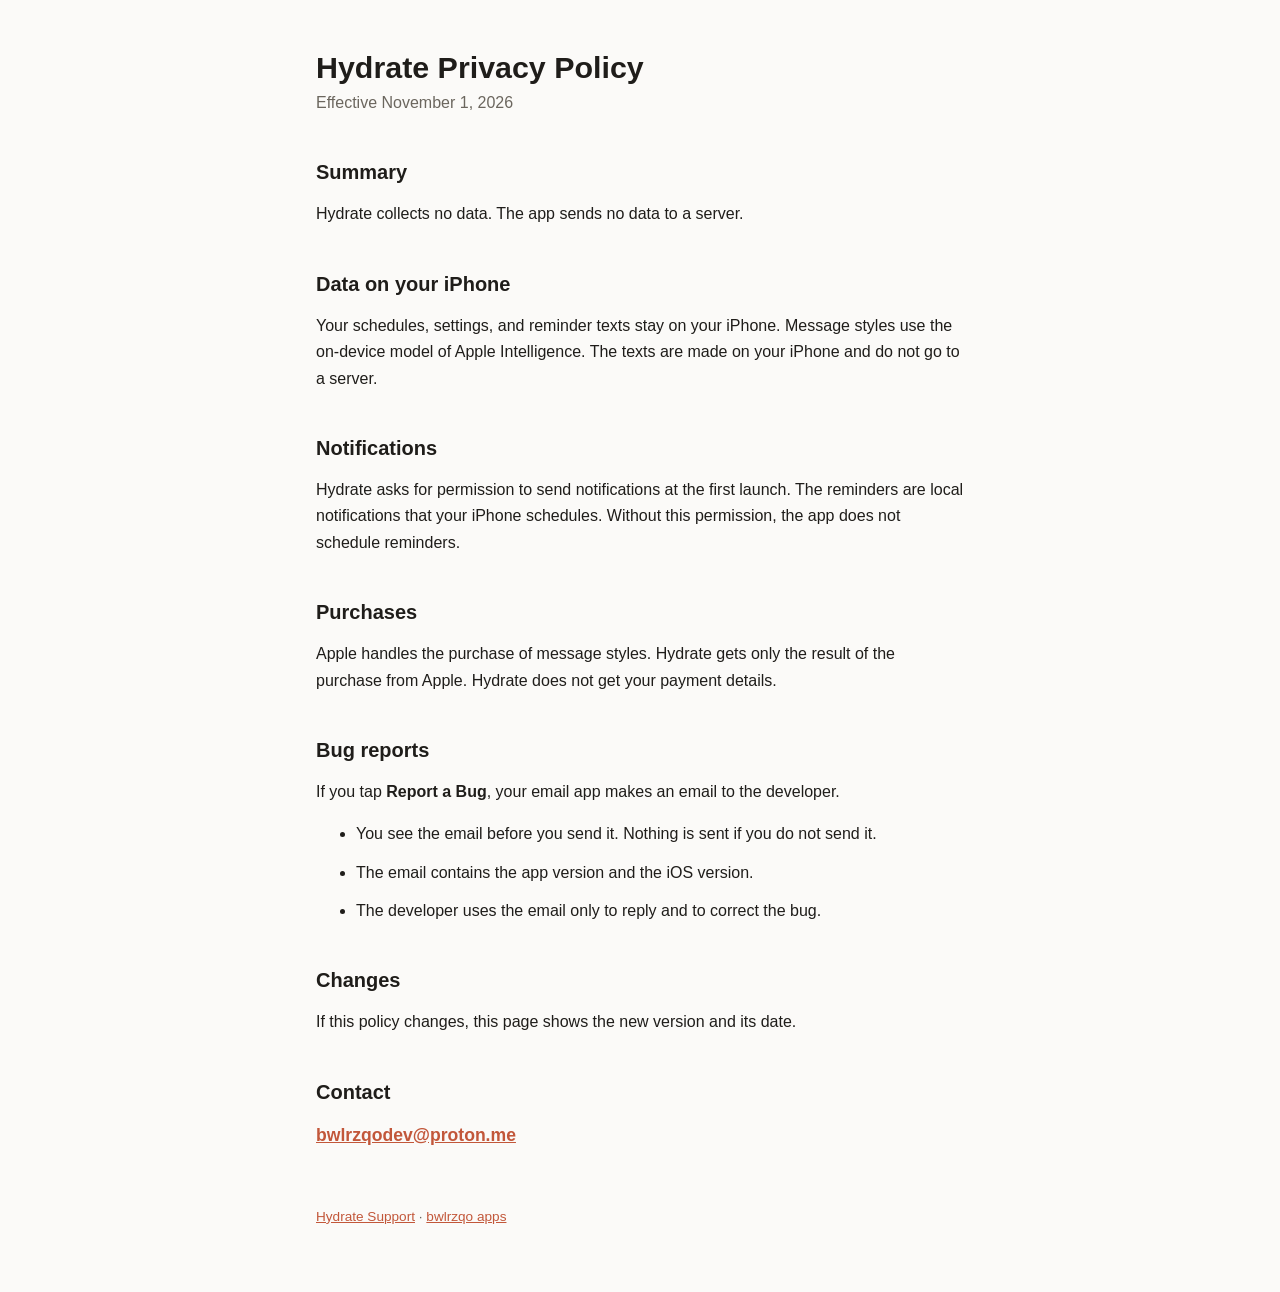
==== hydrate/privacy/index.html @ 91e0dcec "Add Hydrate support page and privacy policy Co-Authored-By: Claude Opus 5.5 <noreply@anthropic.com> " ====
<!doctype html>
<html lang="en">
<head>
  <meta charset="utf-8">
  <meta name="viewport" content="width=device-width, initial-scale=1">
  <title>Hydrate Privacy Policy</title>
  <meta name="description" content="Privacy policy of Hydrate, the water reminder app for iPhone.">
  <link rel="stylesheet" href="/assets/site.css">
</head>
<body>
  <main>
    <h1>Hydrate Privacy Policy</h1>
    <p class="subtitle">Effective November 1, 2026</p>

    <h2>Summary</h2>
    <p>Hydrate collects no data. The app sends no data to a server.</p>

    <h2>Data on your iPhone</h2>
    <p>Your schedules, settings, and reminder texts stay on your iPhone. Message styles use the on-device model of Apple Intelligence. The texts are made on your iPhone and do not go to a server.</p>

    <h2>Notifications</h2>
    <p>Hydrate asks for permission to send notifications at the first launch. The reminders are local notifications that your iPhone schedules. Without this permission, the app does not schedule reminders.</p>

    <h2>Purchases</h2>
    <p>Apple handles the purchase of message styles. Hydrate gets only the result of the purchase from Apple. Hydrate does not get your payment details.</p>

    <h2>Bug reports</h2>
    <p>If you tap <strong>Report a Bug</strong>, your email app makes an email to the developer.</p>
    <ul>
      <li>You see the email before you send it. Nothing is sent if you do not send it.</li>
      <li>The email contains the app version and the iOS version.</li>
      <li>The developer uses the email only to reply and to correct the bug.</li>
    </ul>

    <h2>Changes</h2>
    <p>If this policy changes, this page shows the new version and its date.</p>

    <h2>Contact</h2>
    <p class="contact"><a href="mailto:bwlrzqodev@proton.me?subject=Hydrate%20privacy">bwlrzqodev@proton.me</a></p>

    <footer>
      <a href="/hydrate/support/">Hydrate Support</a> · <a href="/">bwlrzqo apps</a>
    </footer>
  </main>
</body>
</html>
---- assets/site.css ----
:root {
  --bg: #fbfaf8;
  --surface: #ffffff;
  --text: #1f1d1a;
  --muted: #6b665e;
  --border: #e6e2db;
  --accent: #c2573a;
  --max: 680px;
  color-scheme: light dark;
}

@media (prefers-color-scheme: dark) {
  :root {
    --bg: #171614;
    --surface: #211f1c;
    --text: #ece8e1;
    --muted: #a29c92;
    --border: #36322d;
    --accent: #e8805f;
  }
}

* { box-sizing: border-box; }

body {
  margin: 0;
  background: var(--bg);
  color: var(--text);
  font: 16px/1.65 -apple-system, BlinkMacSystemFont, "Apple SD Gothic Neo", "Noto Sans KR", "Segoe UI", sans-serif;
  word-break: keep-all;
  overflow-wrap: anywhere;
}

main {
  max-width: var(--max);
  margin: 0 auto;
  padding: 48px 16px 64px;
}

h1 { font-size: 1.9rem; line-height: 1.25; margin: 0 0 4px; }
h2 { font-size: 1.25rem; margin: 40px 0 12px; }
h3 { font-size: 1rem; margin: 24px 0 4px; }
p, li { margin: 0 0 12px; }
a { color: var(--accent); }

.subtitle { color: var(--muted); margin: 0 0 32px; }

.lang-switch {
  display: flex;
  gap: 8px;
  margin-bottom: 32px;
}
.lang-switch a {
  padding: 4px 12px;
  border: 1px solid var(--border);
  border-radius: 999px;
  text-decoration: none;
  color: var(--muted);
  font-size: 0.9rem;
}

.card {
  background: var(--surface);
  border: 1px solid var(--border);
  border-radius: 12px;
  padding: 16px 20px;
  margin: 0 0 12px;
}
.card p:last-child { margin-bottom: 0; }

.contact {
  font-size: 1.1rem;
  font-weight: 600;
}

hr {
  border: 0;
  border-top: 1px solid var(--border);
  margin: 56px 0;
}

footer {
  color: var(--muted);
  font-size: 0.85rem;
  margin-top: 56px;
}
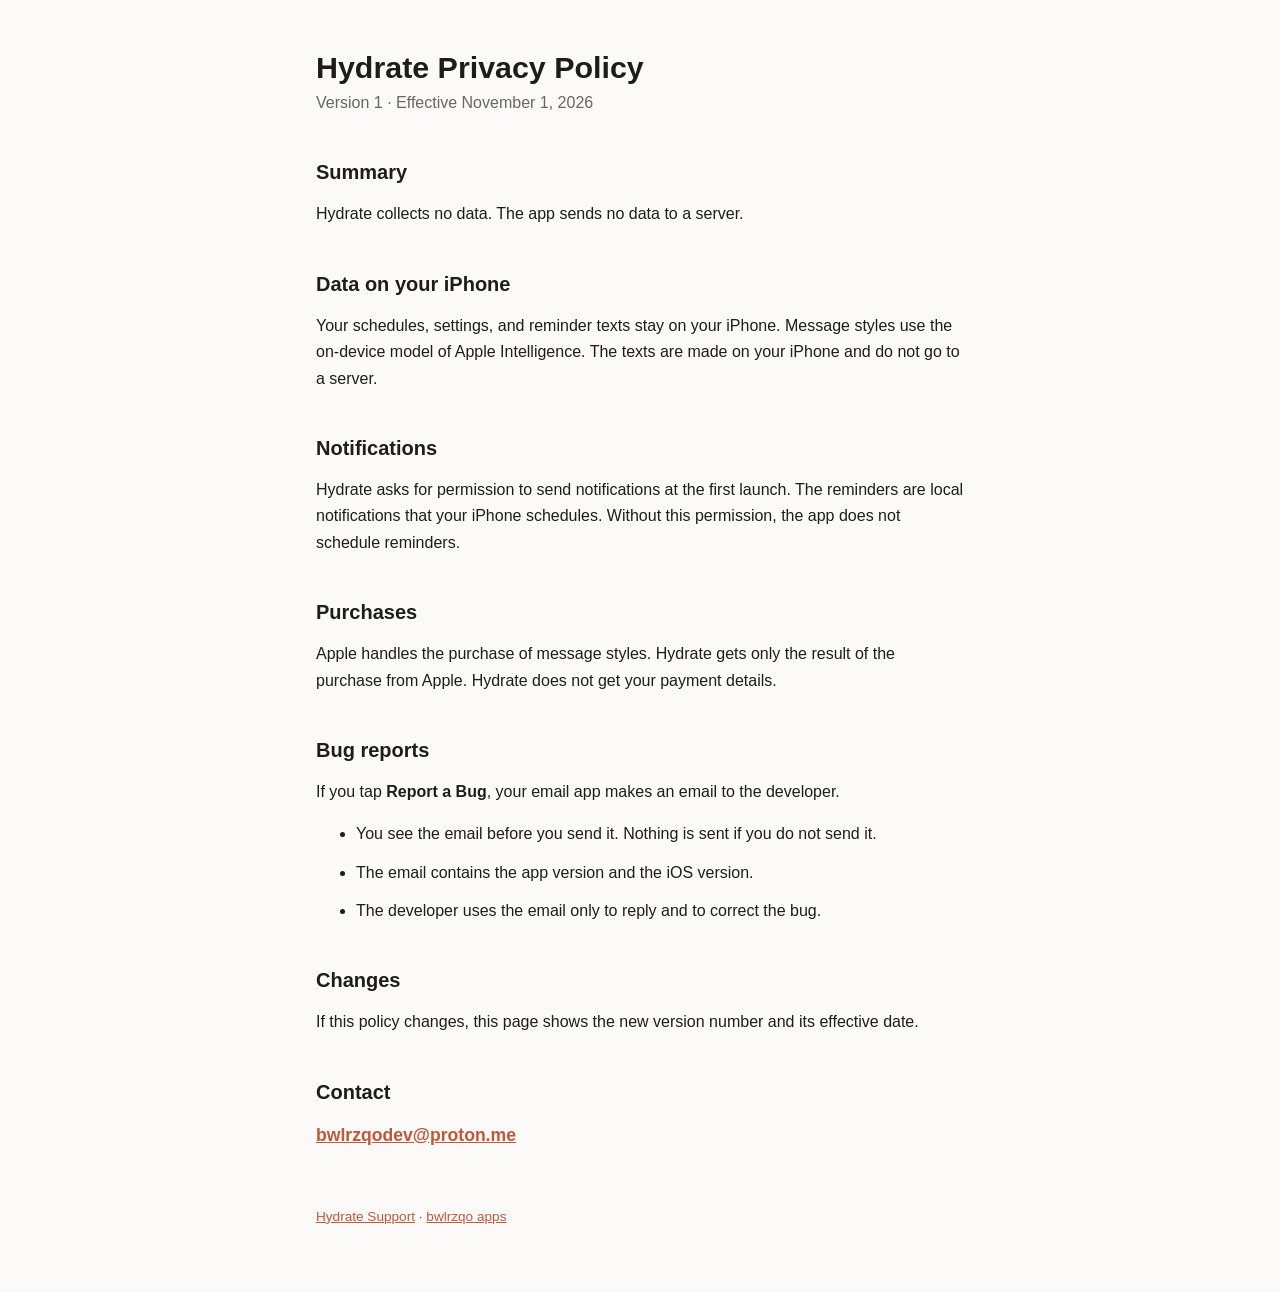
==== commit 8b126d0a: "Hydrate privacy policy: add the version number Co-Authored-By: Claude Opus 5.5 <noreply@anthropic.co" ====
--- a/hydrate/privacy/index.html
+++ b/hydrate/privacy/index.html
@@ -10,7 +10,7 @@
 <body>
   <main>
     <h1>Hydrate Privacy Policy</h1>
-    <p class="subtitle">Effective November 1, 2026</p>
+    <p class="subtitle">Version 1 · Effective November 1, 2026</p>
 
     <h2>Summary</h2>
     <p>Hydrate collects no data. The app sends no data to a server.</p>
@@ -33,7 +33,7 @@
     </ul>
 
     <h2>Changes</h2>
-    <p>If this policy changes, this page shows the new version and its date.</p>
+    <p>If this policy changes, this page shows the new version number and its effective date.</p>
 
     <h2>Contact</h2>
     <p class="contact"><a href="mailto:bwlrzqodev@proton.me?subject=Hydrate%20privacy">bwlrzqodev@proton.me</a></p>
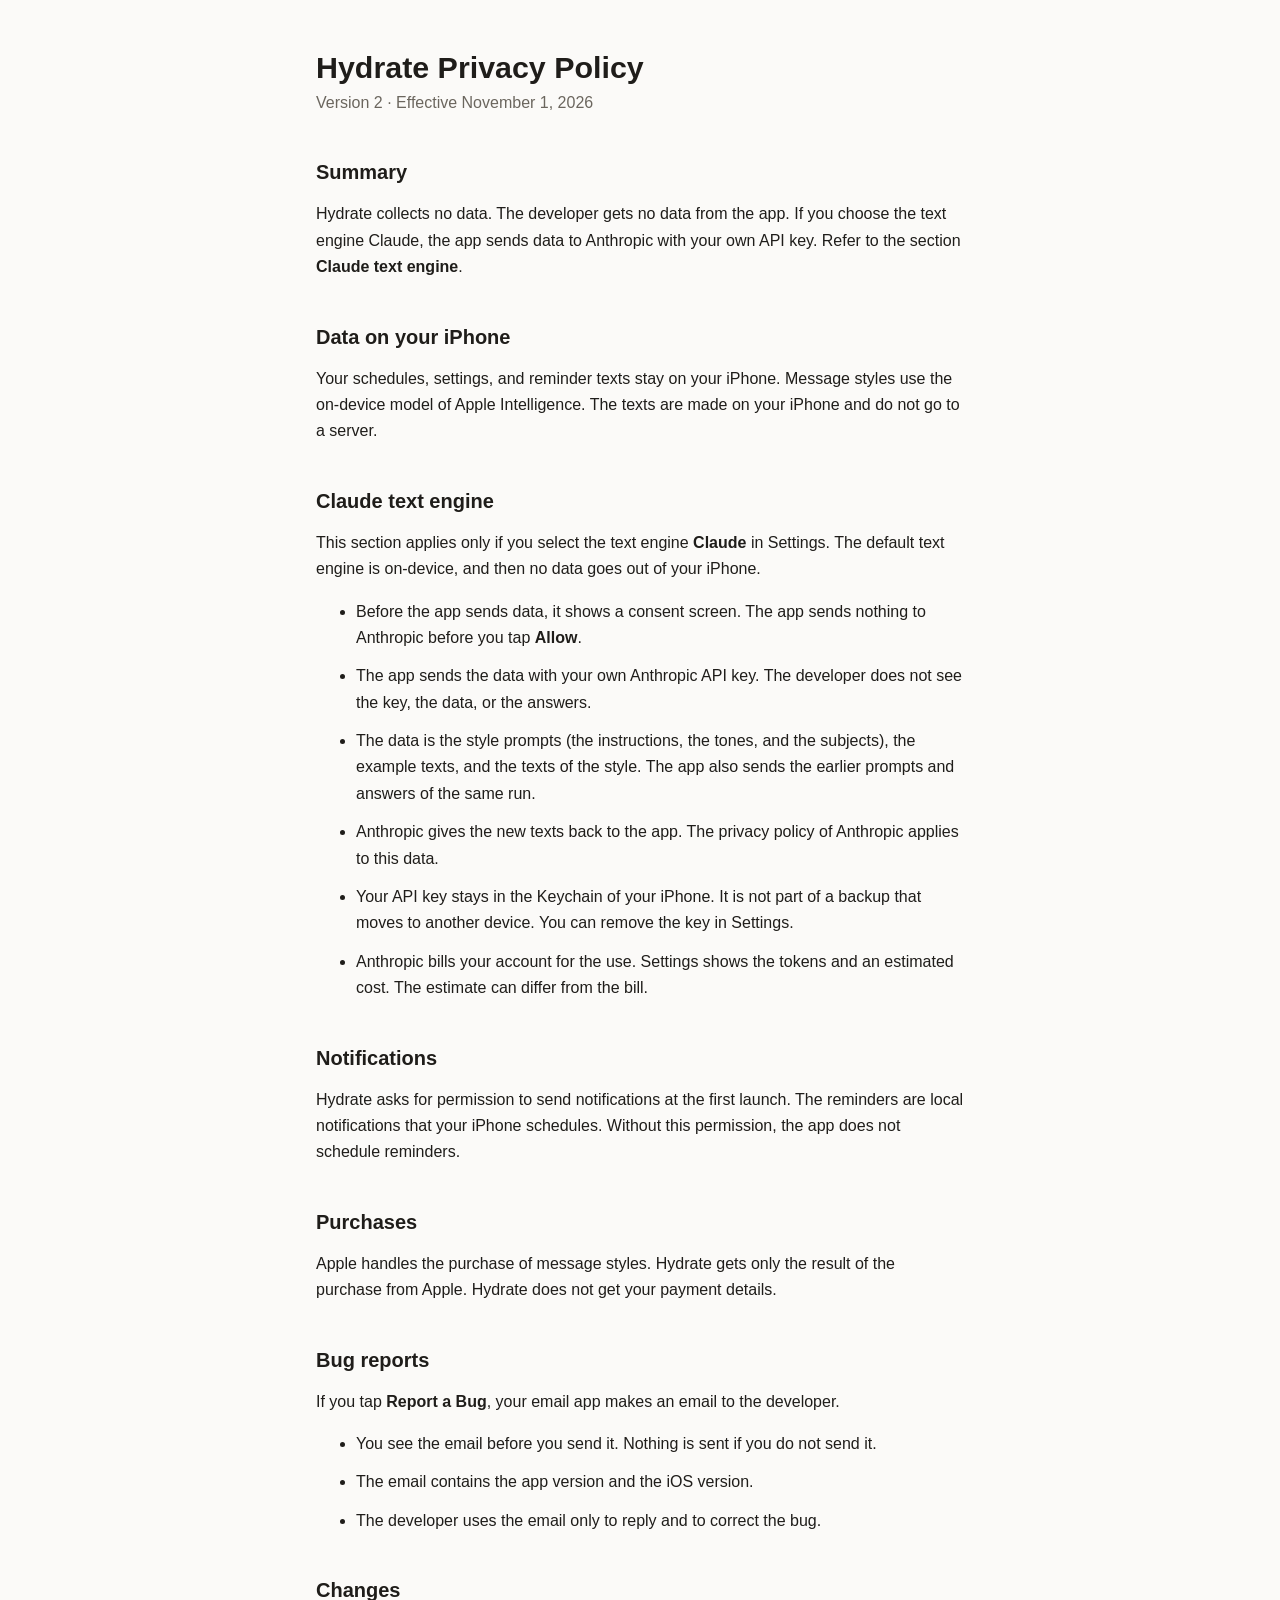
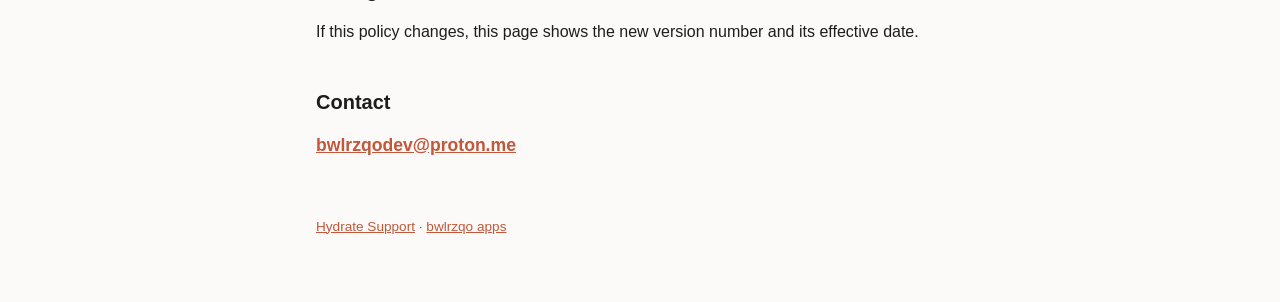
==== commit 20ec13fa: "Hydrate privacy policy v2: Claude text engine Co-Authored-By: Claude Sonnet 5.5 <noreply@anthropic.c" ====
--- a/hydrate/privacy/index.html
+++ b/hydrate/privacy/index.html
@@ -10,13 +10,24 @@
 <body>
   <main>
     <h1>Hydrate Privacy Policy</h1>
-    <p class="subtitle">Version 1 · Effective November 1, 2026</p>
+    <p class="subtitle">Version 2 · Effective November 1, 2026</p>
 
     <h2>Summary</h2>
-    <p>Hydrate collects no data. The app sends no data to a server.</p>
+    <p>Hydrate collects no data. The developer gets no data from the app. If you choose the text engine Claude, the app sends data to Anthropic with your own API key. Refer to the section <strong>Claude text engine</strong>.</p>
 
     <h2>Data on your iPhone</h2>
     <p>Your schedules, settings, and reminder texts stay on your iPhone. Message styles use the on-device model of Apple Intelligence. The texts are made on your iPhone and do not go to a server.</p>
+
+    <h2>Claude text engine</h2>
+    <p>This section applies only if you select the text engine <strong>Claude</strong> in Settings. The default text engine is on-device, and then no data goes out of your iPhone.</p>
+    <ul>
+      <li>Before the app sends data, it shows a consent screen. The app sends nothing to Anthropic before you tap <strong>Allow</strong>.</li>
+      <li>The app sends the data with your own Anthropic API key. The developer does not see the key, the data, or the answers.</li>
+      <li>The data is the style prompts (the instructions, the tones, and the subjects), the example texts, and the texts of the style. The app also sends the earlier prompts and answers of the same run.</li>
+      <li>Anthropic gives the new texts back to the app. The privacy policy of Anthropic applies to this data.</li>
+      <li>Your API key stays in the Keychain of your iPhone. It is not part of a backup that moves to another device. You can remove the key in Settings.</li>
+      <li>Anthropic bills your account for the use. Settings shows the tokens and an estimated cost. The estimate can differ from the bill.</li>
+    </ul>
 
     <h2>Notifications</h2>
     <p>Hydrate asks for permission to send notifications at the first launch. The reminders are local notifications that your iPhone schedules. Without this permission, the app does not schedule reminders.</p>
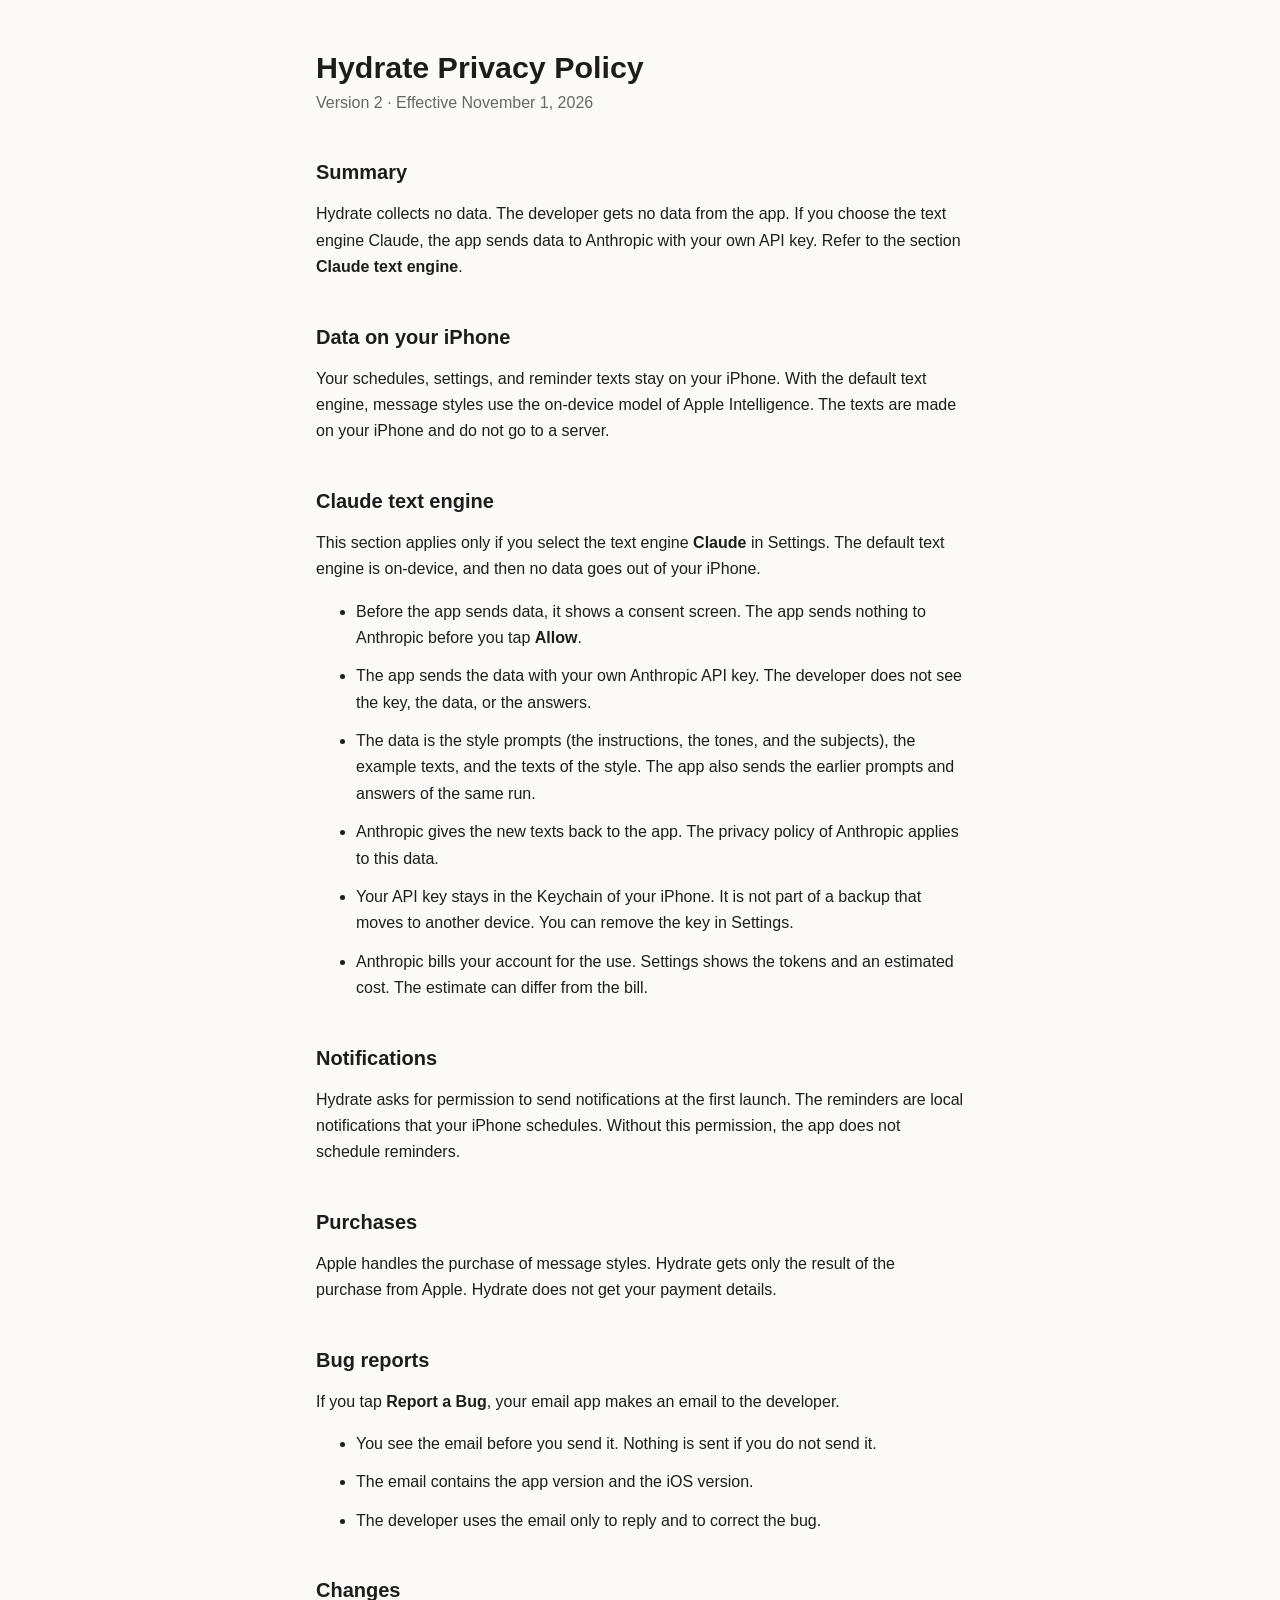
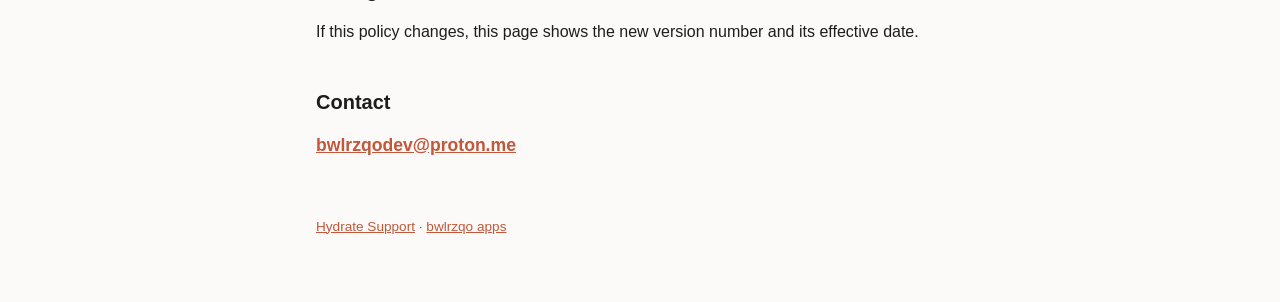
==== commit 4c9b8ac8: "Hydrate privacy policy: scope the on-device statement to the default engine Co-Authored-By: Claude S" ====
--- a/hydrate/privacy/index.html
+++ b/hydrate/privacy/index.html
@@ -16,7 +16,7 @@
     <p>Hydrate collects no data. The developer gets no data from the app. If you choose the text engine Claude, the app sends data to Anthropic with your own API key. Refer to the section <strong>Claude text engine</strong>.</p>
 
     <h2>Data on your iPhone</h2>
-    <p>Your schedules, settings, and reminder texts stay on your iPhone. Message styles use the on-device model of Apple Intelligence. The texts are made on your iPhone and do not go to a server.</p>
+    <p>Your schedules, settings, and reminder texts stay on your iPhone. With the default text engine, message styles use the on-device model of Apple Intelligence. The texts are made on your iPhone and do not go to a server.</p>
 
     <h2>Claude text engine</h2>
     <p>This section applies only if you select the text engine <strong>Claude</strong> in Settings. The default text engine is on-device, and then no data goes out of your iPhone.</p>
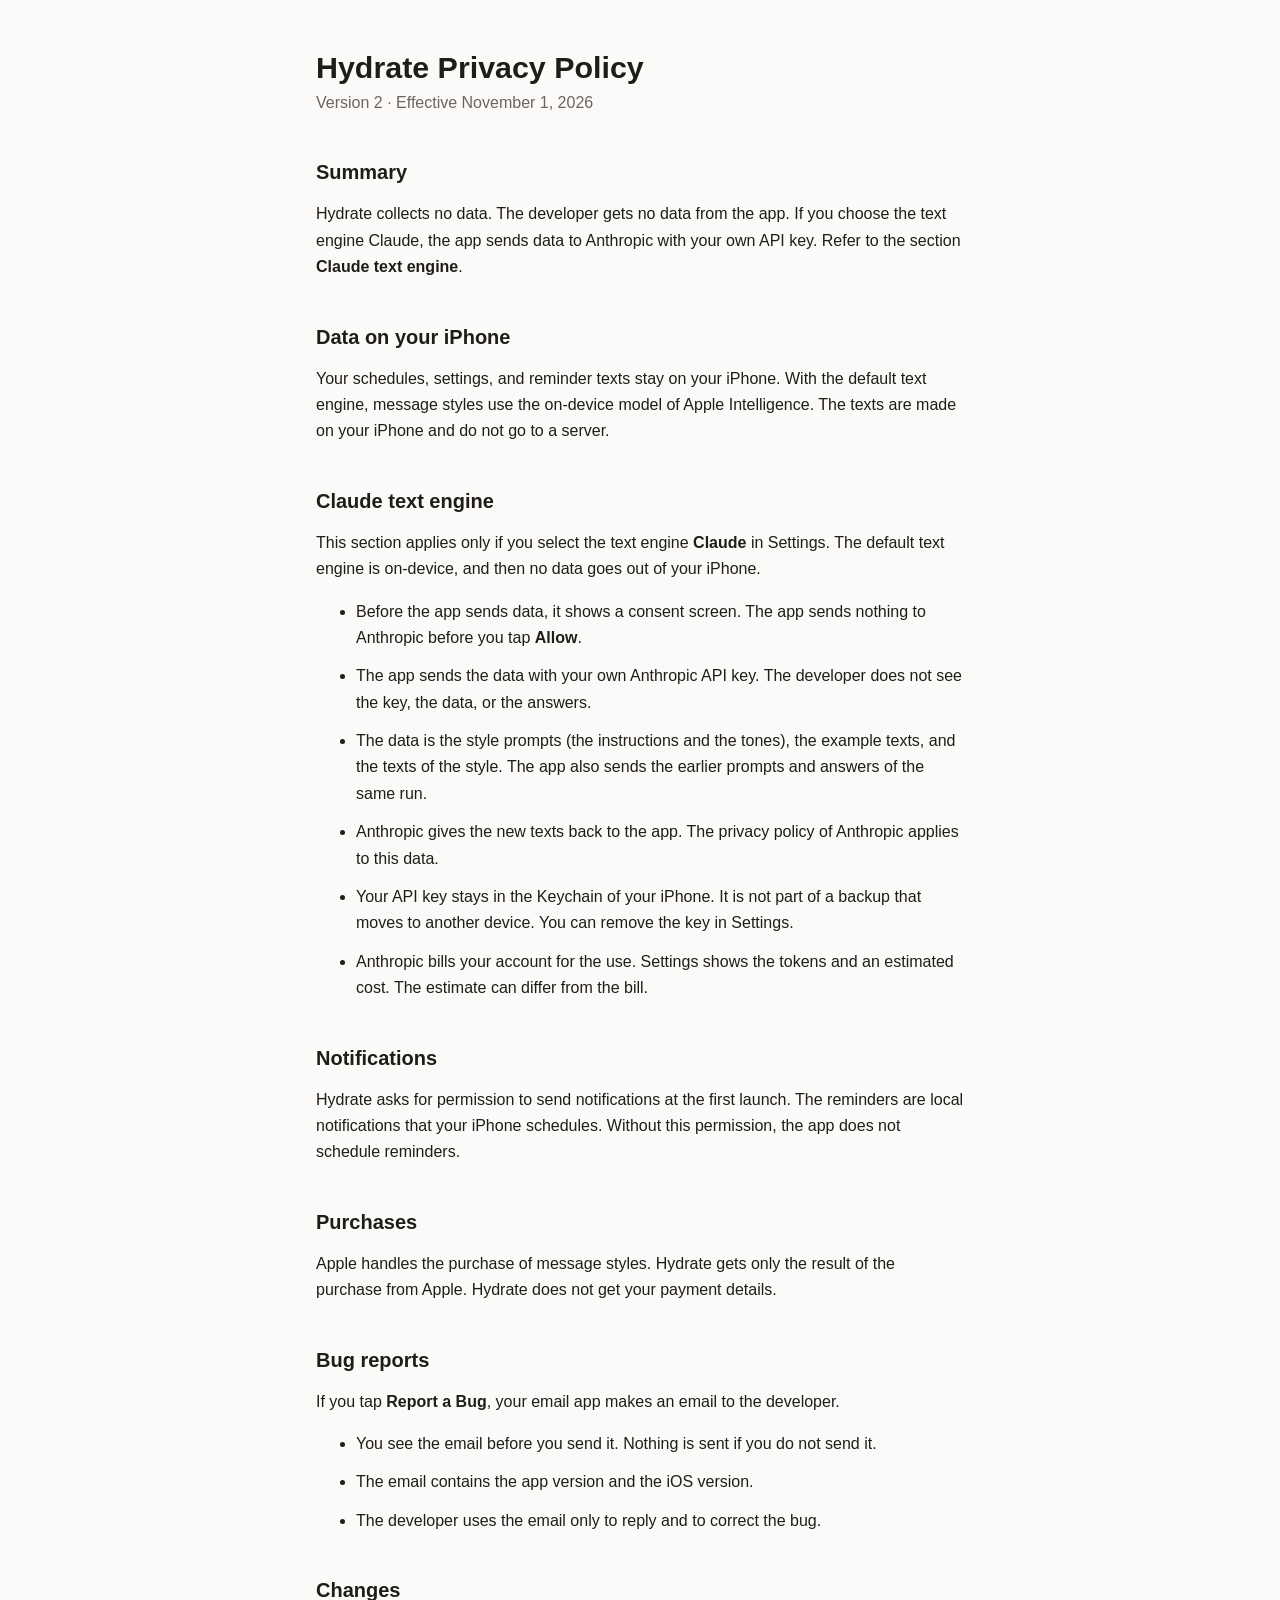
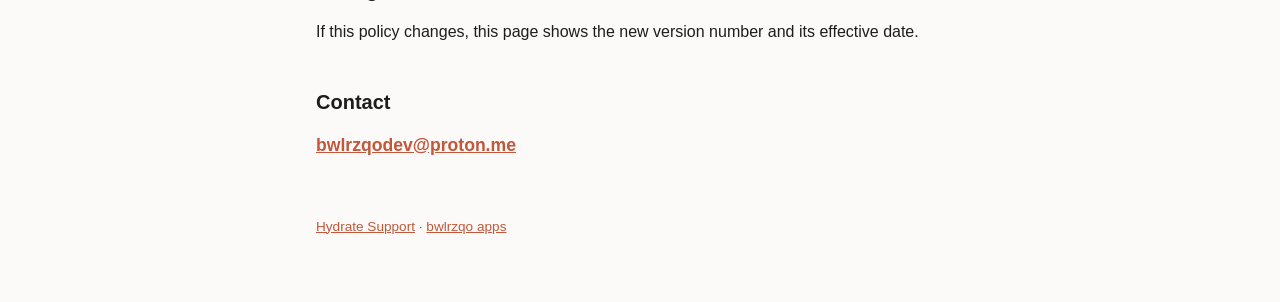
==== commit 9459e41b: "Hydrate privacy policy: data list without subjects Co-Authored-By: Claude Sonnet 5.5 <noreply@anthro" ====
--- a/hydrate/privacy/index.html
+++ b/hydrate/privacy/index.html
@@ -23,7 +23,7 @@
     <ul>
       <li>Before the app sends data, it shows a consent screen. The app sends nothing to Anthropic before you tap <strong>Allow</strong>.</li>
       <li>The app sends the data with your own Anthropic API key. The developer does not see the key, the data, or the answers.</li>
-      <li>The data is the style prompts (the instructions, the tones, and the subjects), the example texts, and the texts of the style. The app also sends the earlier prompts and answers of the same run.</li>
+      <li>The data is the style prompts (the instructions and the tones), the example texts, and the texts of the style. The app also sends the earlier prompts and answers of the same run.</li>
       <li>Anthropic gives the new texts back to the app. The privacy policy of Anthropic applies to this data.</li>
       <li>Your API key stays in the Keychain of your iPhone. It is not part of a backup that moves to another device. You can remove the key in Settings.</li>
       <li>Anthropic bills your account for the use. Settings shows the tokens and an estimated cost. The estimate can differ from the bill.</li>
